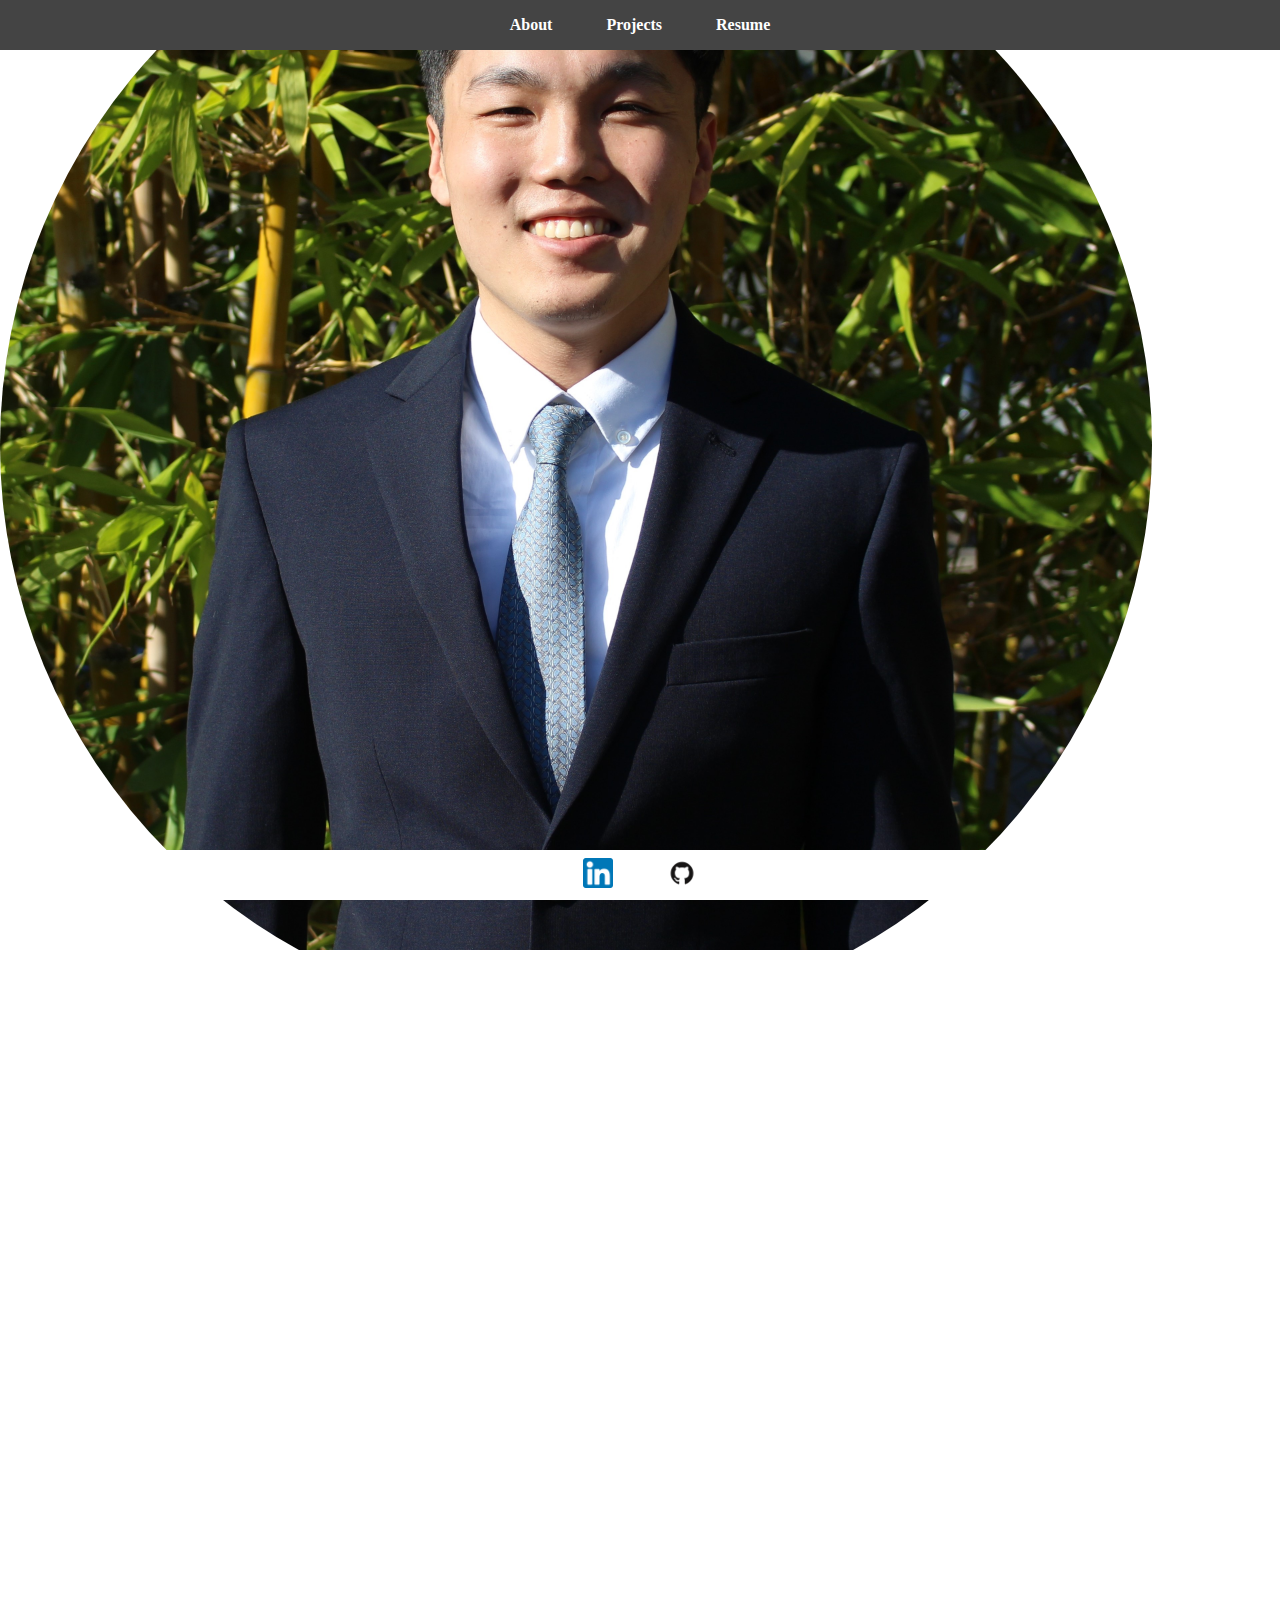
==== index.html @ c4458b21 "Update" ====
<!doctype html>
<html lang="en">

<!--
WRITTEN BY: Kei Asakawa
EMAIL: kasakawa@uci.edu
-->

<head>
  <meta charset="UTF-8">
  <meta name="author" content="Kei Asakawa">
  <meta name="description" content="Personal Website">
  <meta name="viewport" content="width=device-width, initial-scale=1.0">
  <!-- you would link to an external stylesheet here! -->
  <!-- you would also link to Bootstrap here! -->
  <link rel="stylesheet" href="https://stackpath.bootstrapcdn.com/bootstrap/4.1.3/css/bootstrap.min.css"
    integrity="sha384-MCw98/SFnGE8fJT3GXwEOngsV7Zt27NXFoaoApmYm81iuXoPkFOJwJ8ERdknLPMO" crossorigin="anonymous">
  <link rel="stylesheet" href="css/index.css">
  <script src="index.js" defer></script>
  <script src="components/header.js" defer></script>
  <script src="components/footer.js" defer></script>
  <title>Kei Asakawa's Portfolio</title>
</head>

<body>
  <header-component></header-component>
  <div class="container custom-container">
    <div class="row custom-row">
      <div class="col-md-5 profilepic">
        <img src="images/keiasakawa.jpg" alt="keiasakawa">
      </div>

      <div class="col-md-5 personaldescription">
        <h1>Hi! I'm Kei Asakawa.</h1>
        <br>
        <p>I'm a 4th year computer science major attending the University of California, Irvine.</p>
      </div>
    </div>
  </div>
    <div class="container reveal">
      <h2>Caption</h2>
      <div class="text-container">
        <div class="text-box">
          <h3>Section Text</h3>
          <p>
            Lorem ipsum dolor sit amet consectetur adipisicing elit. Tempore
            eius molestiae perferendis eos provident vitae iste.
          </p>
        </div>
        <div class="text-box">
          <h3>Section Text</h3>
          <p>
            Lorem ipsum dolor sit amet consectetur adipisicing elit. Tempore
            eius molestiae perferendis eos provident vitae iste.
          </p>
        </div>
        <div class="text-box">
          <h3>Section Text</h3>
          <p>
            Lorem ipsum dolor sit amet consectetur adipisicing elit. Tempore
            eius molestiae perferendis eos provident vitae iste.
          </p>
        </div>
      </div>
    </div>
  <footer-component></footer-component>
</body>

</html>
---- css/index.css ----
* {
    margin: 0;
    padding: 0;
}

body {
    margin: 0px;
    text-align: center;
    font-family: 'Merriweather', serif;
}

.custom-container {
    position: relative;
    height: 100vh;
    display:flex;
    align-items: center;
    overflow:hidden;
}

.profilepic {
    margin-right: 10%;
}

.profilepic img{
    height: 100%;
    width: 100%;
    border-radius: 50%;
    float: right;
}

.personaldescription {
    margin: auto;
    text-align: left;
}

.personaldescription h1{
    font-size: 3em;
}

.personaldescription p{
    font-size: 2em;
}

.text-container .text-box{
    position: relative;
    background: #00c2cb;
  }

@media screen and (max-width: 991px) {
    .profilepic {
        margin-bottom: 10%;
        padding-top:10%;
    }
}

.reveal{
    position: relative;
    height: 100vh;
    transform: translateY(150px);
    opacity: 0;
    transition: 1s all ease;
  }

  .reveal.active{
    transform: translateY(0);
    opacity: 1;
  }
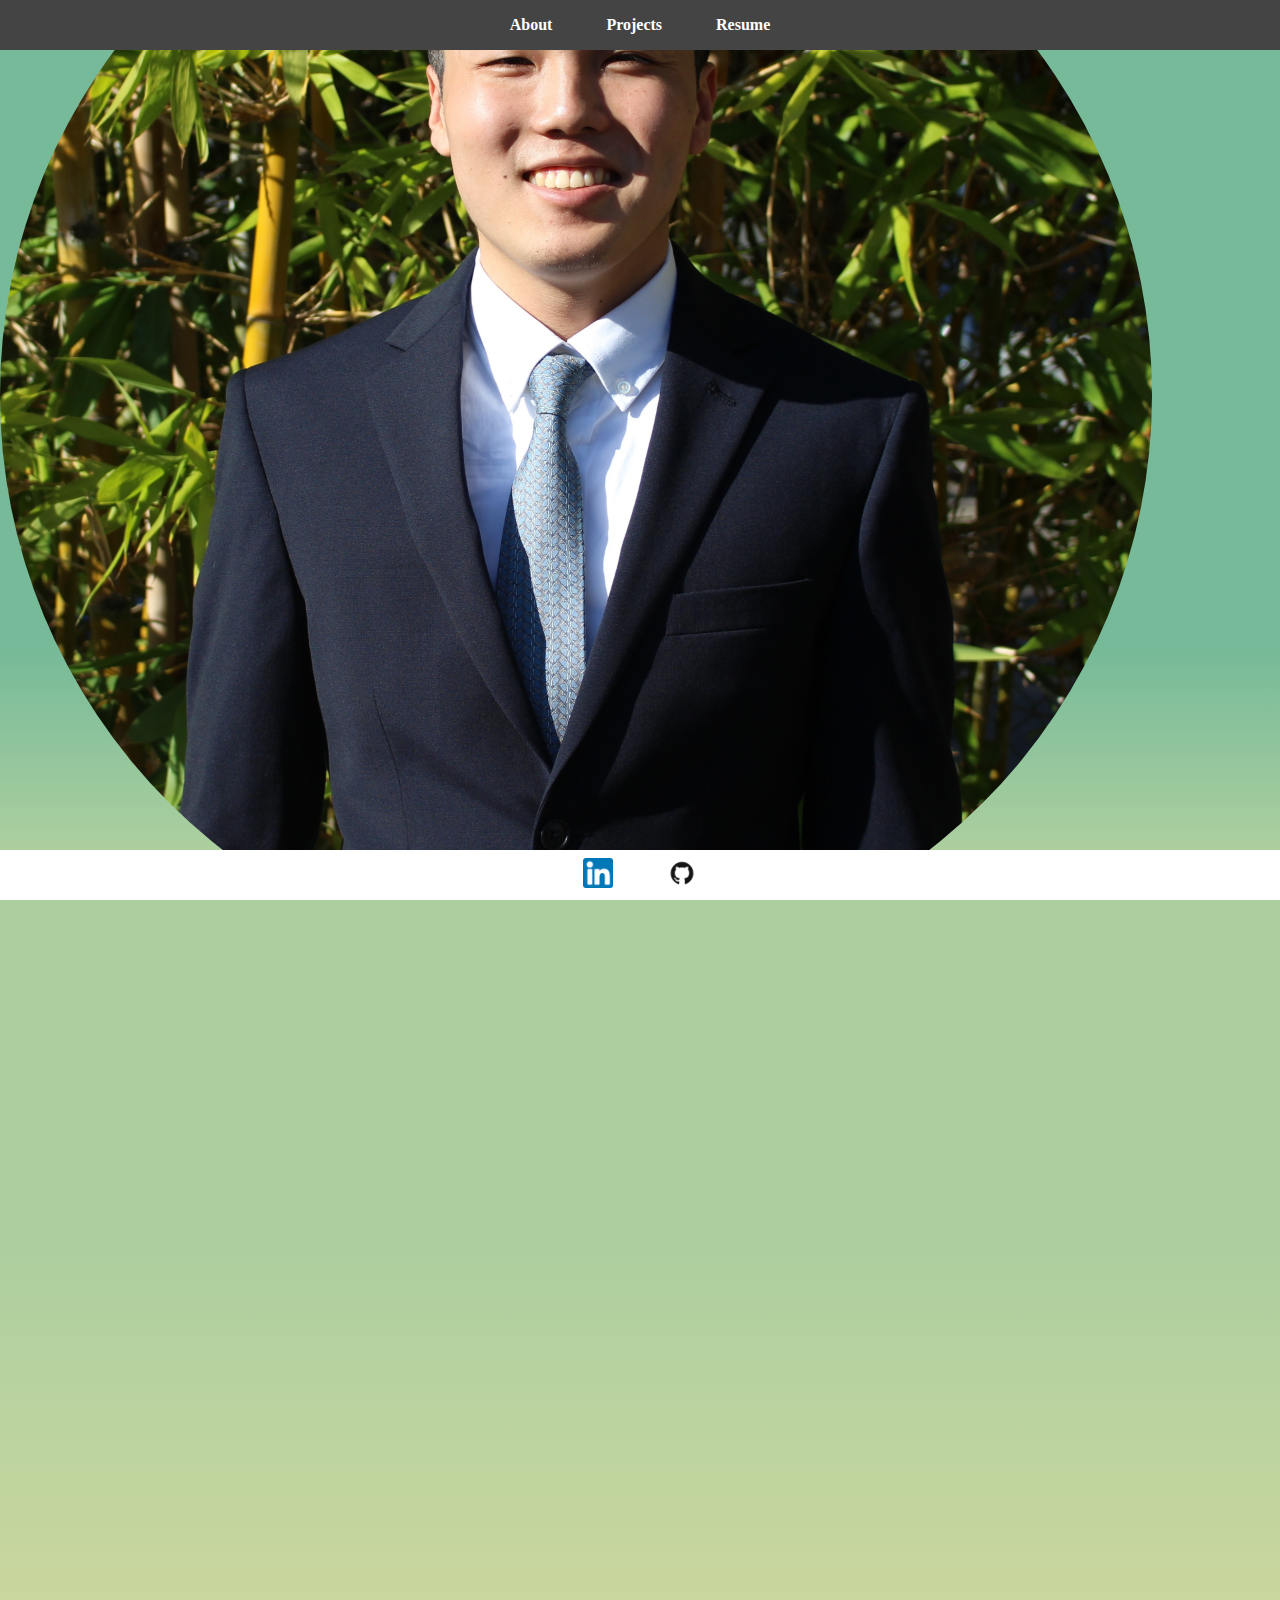
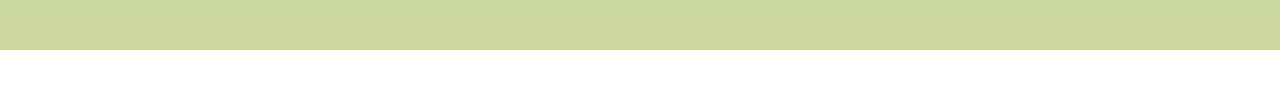
==== commit 4fe15b7e: "Updates" ====
--- a/index.html
+++ b/index.html
@@ -24,45 +24,28 @@
 
 <body>
   <header-component></header-component>
-  <div class="container custom-container">
-    <div class="row custom-row">
-      <div class="col-md-5 profilepic">
-        <img src="images/keiasakawa.jpg" alt="keiasakawa">
-      </div>
+  <div class="about-me">
+    <div class="container content-container">
+      <div class="row custom-row">
+        <div class="col-md-5 profilepic">
+          <img src="images/keiasakawa.jpg" alt="keiasakawa">
+        </div>
 
-      <div class="col-md-5 personaldescription">
-        <h1>Hi! I'm Kei Asakawa.</h1>
-        <br>
-        <p>I'm a 4th year computer science major attending the University of California, Irvine.</p>
+        <div class="col-md-5 personaldescription">
+          <h1>Hi! I'm Kei Asakawa.</h1>
+          <br>
+          <p>I'm a 4th year computer science major attending the University of California, Irvine.</p>
+        </div>
       </div>
     </div>
   </div>
+  <div class="projects">
     <div class="container reveal">
-      <h2>Caption</h2>
-      <div class="text-container">
-        <div class="text-box">
-          <h3>Section Text</h3>
-          <p>
-            Lorem ipsum dolor sit amet consectetur adipisicing elit. Tempore
-            eius molestiae perferendis eos provident vitae iste.
-          </p>
-        </div>
-        <div class="text-box">
-          <h3>Section Text</h3>
-          <p>
-            Lorem ipsum dolor sit amet consectetur adipisicing elit. Tempore
-            eius molestiae perferendis eos provident vitae iste.
-          </p>
-        </div>
-        <div class="text-box">
-          <h3>Section Text</h3>
-          <p>
-            Lorem ipsum dolor sit amet consectetur adipisicing elit. Tempore
-            eius molestiae perferendis eos provident vitae iste.
-          </p>
-        </div>
+      <div class="title">
+        <h1>Projects</h1>
       </div>
     </div>
+  </div>
   <footer-component></footer-component>
 </body>
 
--- a/css/index.css
+++ b/css/index.css
@@ -9,12 +9,25 @@
     font-family: 'Merriweather', serif;
 }
 
-.custom-container {
+.about-me {
+    height: calc(100vh - 100px);
+    width: 100%;
+    margin: 0;
+    background-image: linear-gradient(to bottom, #76BA99 75%, #ADCF9F);
+}
+
+.content-container {
     position: relative;
-    height: 100vh;
+    height: 100%;
     display:flex;
     align-items: center;
     overflow:hidden;
+    color: #FFDCAE;
+    font-family: 'Montserrat', sans-serif;
+}
+
+.content-container h1{
+    font-weight: bold;
 }
 
 .profilepic {
@@ -41,11 +54,6 @@
     font-size: 2em;
 }
 
-.text-container .text-box{
-    position: relative;
-    background: #00c2cb;
-  }
-
 @media screen and (max-width: 991px) {
     .profilepic {
         margin-bottom: 10%;
@@ -53,15 +61,28 @@
     }
 }
 
+.projects {
+    position: relative;
+    height: calc(100vh - 100px);
+    width: 100%;
+    background-color: #ADCF9F;
+    background-image: linear-gradient(to bottom,#ADCF9F 50%, #CED89E);
+}
 .reveal{
     position: relative;
-    height: 100vh;
-    transform: translateY(150px);
+    transform: translateY(100px);
     opacity: 0;
     transition: 1s all ease;
+    overflow:hidden;
+    align-items: center;
+    padding-top: 5%;
   }
 
   .reveal.active{
     transform: translateY(0);
     opacity: 1;
-  }+  }
+
+.title {
+
+}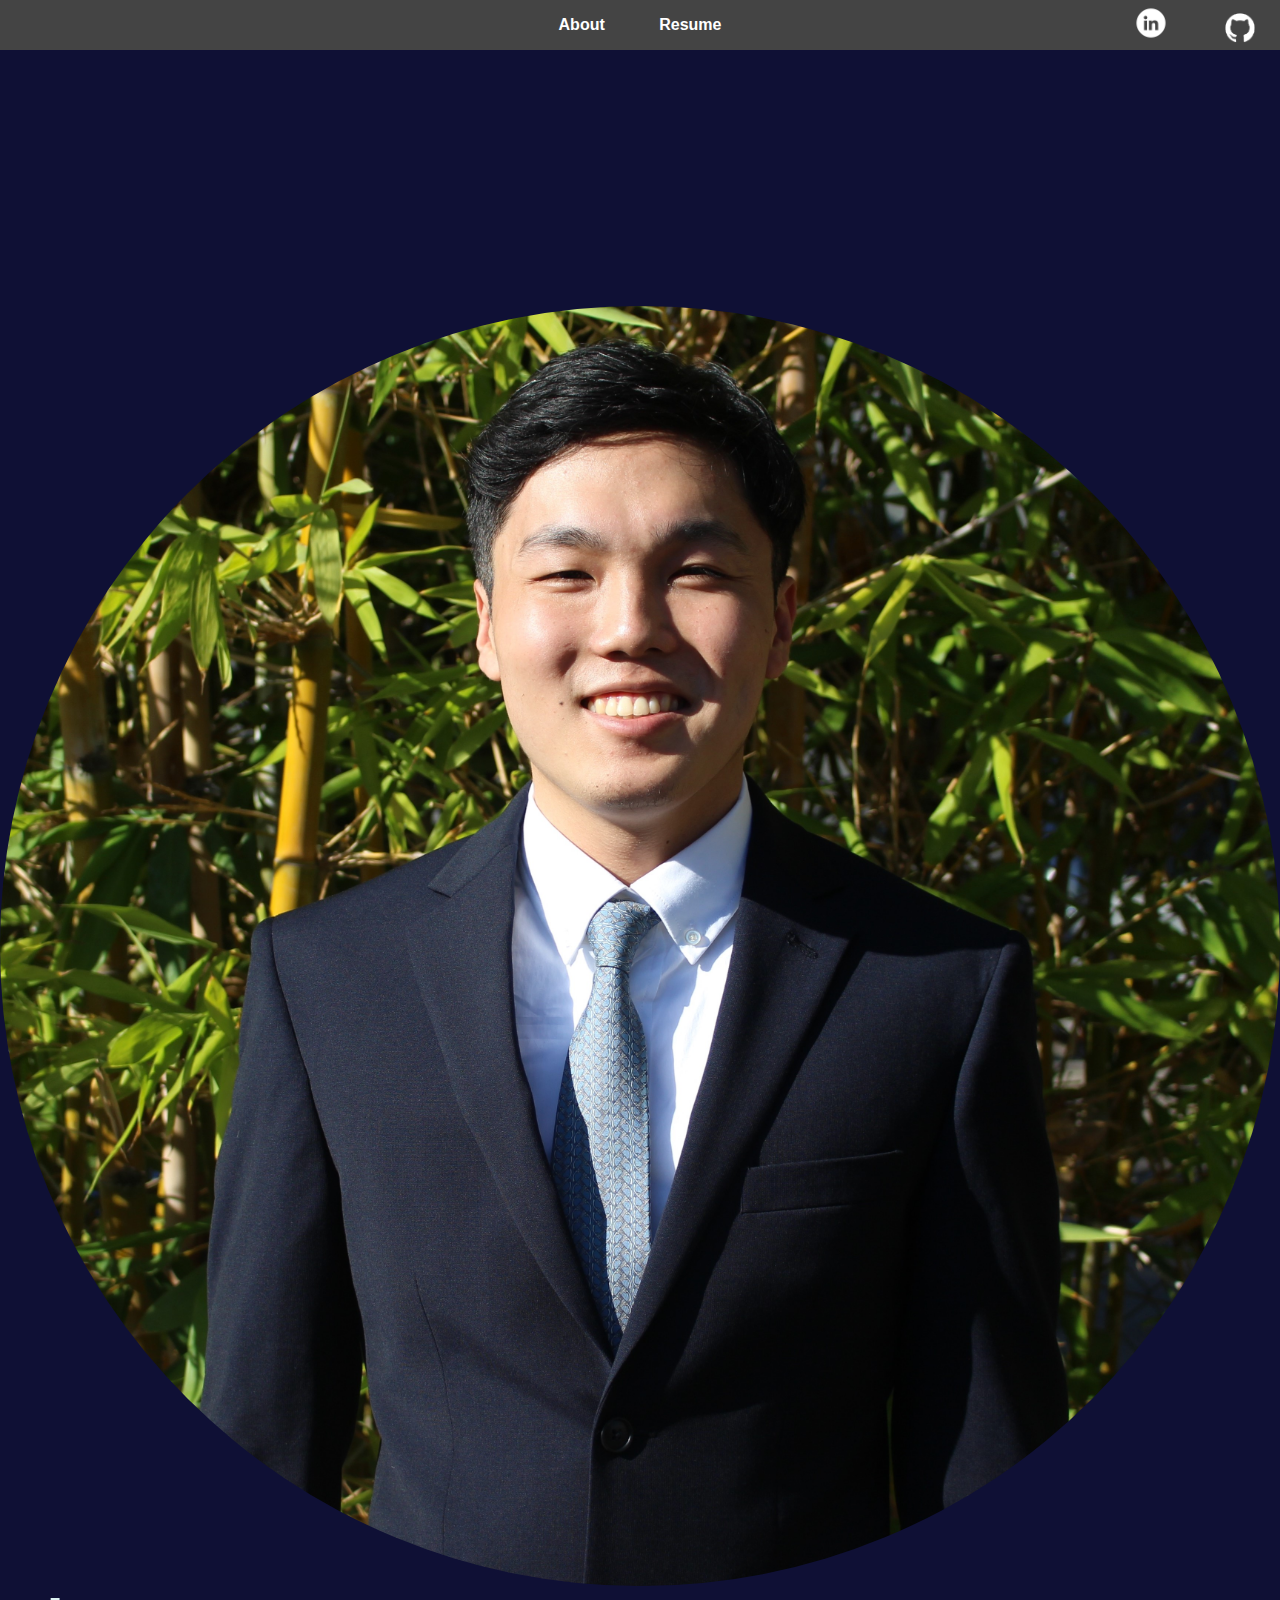
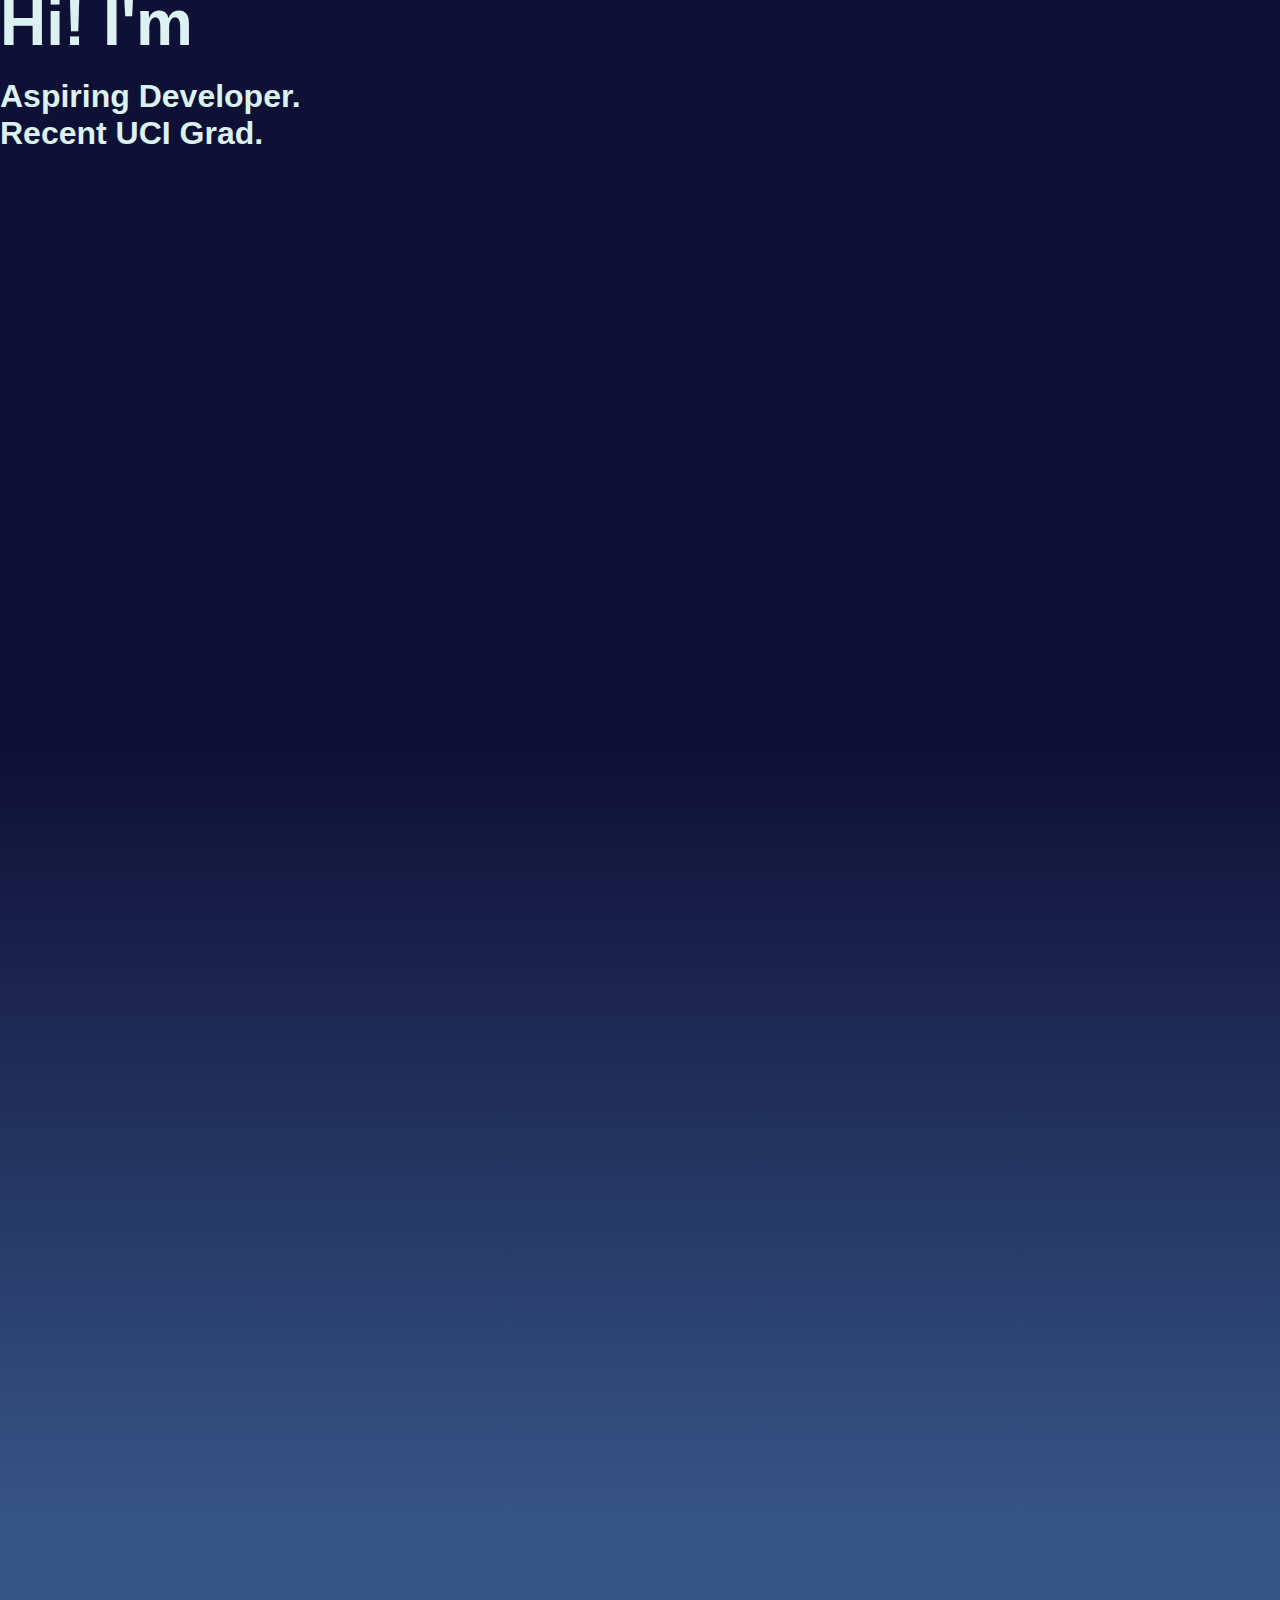
==== commit ed2de621: "Finished Personal Website" ====
--- a/index.html
+++ b/index.html
@@ -15,38 +15,175 @@
   <!-- you would also link to Bootstrap here! -->
   <link rel="stylesheet" href="https://stackpath.bootstrapcdn.com/bootstrap/4.1.3/css/bootstrap.min.css"
     integrity="sha384-MCw98/SFnGE8fJT3GXwEOngsV7Zt27NXFoaoApmYm81iuXoPkFOJwJ8ERdknLPMO" crossorigin="anonymous">
-  <link rel="stylesheet" href="css/index.css">
-  <script src="index.js" defer></script>
   <script src="components/header.js" defer></script>
   <script src="components/footer.js" defer></script>
+  <script type="text/javascript" src="http://ajax.googleapis.com/ajax/libs/jquery/1.7.1/jquery.min.js"></script>
+  <script src="index.js" defer></script>
+  <link rel="stylesheet" href="css/index.css">
+  <script>
+    $(window).on("resize", function () {
+      $(".youtube").css("height", $(".youtube").width() / 2 );
+      $(".youtube2").css("height", $(".youtube2").width() / 2 );
+      $(".about-me").css("height", $(".custom-row").height() + $("body").height() * .25)
+    
+  })
+    ;
+
+    $(function () {
+    $(".youtube").css("height", $(".youtube").width() / 2 );
+    $(".youtube2").css("height", $(".youtube2").width() / 2 );
+    $(".movie-footer").css("margin-top", ($(".project-title").height() + $(".project-explain").height() + $(".project-footer").height()) * .1)
+    $(".about-me").css("height", $(".custom-row").height() + $("body").height() * .25)
+
+    const heading = document.querySelector(".name");
+    const text = "Hi! I'm Kei Asakawa."
+
+    function textTyping(element, text, i=0){
+      element.innerHTML += text[i]
+      if (i === text.length - 1) {
+        return;
+      }
+
+      setTimeout(() => textTyping(element, text, i + 1), 100)
+    }
+
+    textTyping(heading, text)
+    });
+
+
+    
+
+  </script>
   <title>Kei Asakawa's Portfolio</title>
 </head>
 
 <body>
   <header-component></header-component>
-  <div class="about-me">
-    <div class="container content-container">
-      <div class="row custom-row">
-        <div class="col-md-5 profilepic">
-          <img src="images/keiasakawa.jpg" alt="keiasakawa">
+  <div class="container middle">
+    <div class="about-me">
+      <div class="container content-container">
+        <div class="row custom-row">
+          <div class="col-md-5 profilepic align-self-center">
+            <img src="images/keiasakawa.jpg" alt="keiasakawa">
+          </div>
+
+          <div class="col-md-5 personaldescription">
+            <h1 class="name"></h1>
+            <br>
+            <p>Aspiring Developer.</p>
+            <p>Recent UCI Grad.</p>
+          </div>
         </div>
+      </div>
+    </div>
+    <div class="projects">
+      <div class="container reveal">
+        <div class="title">
+          <h1>Projects</h1>
+        </div>
+        <div class="container project">
+          <div class="row justify-content-center project-title">
+            <div class="col-md-6">
+              <h2>Movie Database Web Application</h2>
+            </div>
+          </div>
+          <div class="row justify-content-center project-explain">
+            <div class="col-md-7">
+            <p>
+            Customers can login to their accounts, which utilizes Google's reCAPTCHA service, in order to access information on a wide variety of movies that the user can add to cart to checkout. Movie information such as title, year, director, and stars are included with a price being associated with each movie.
+            </p>
+            <p>
+            Utilized: Java, AWS EC2, HTML, Javascript, MySQL, Android Development, Apache Tomcat
+            </p>
+            </div>
+          </div>
+          <div class="row justify-content-center align-items-end project-footer movie-footer">
+            <div class="col justify-content-center">
+              <div class="flex">
+                <p>Frontend</p>
+                <a class="first" href="https://github.com/keiasakawa/health-plus-frontend"><img height="30px" src="images/black.png"></a> 
+                <p>Backend</p>
+                <a href="https://github.com/maannddyy/health-plus-backend"><img height="30px"  src="images/black.png"></a>
+              </div>
+            </div>
+          </div>
+          <div class="row">
+            <div class="col-md-6">
+              <h3>Web Demo</h3>
+            <iframe class="youtube" width="100%" src="https://www.youtube.com/embed/NBH9CWpZkh0?si=Uyr73KP4Jf1oCgga" title="YouTube video player" frameborder="0" allow="accelerometer; autoplay; clipboard-write; encrypted-media; gyroscope; picture-in-picture; web-share" allowfullscreen></iframe>
+            </div>
+            <div class="col-md-6">
+              <h3>Web + App Demo</h3>
+              <iframe class="youtube" width="100%" src="https://www.youtube.com/embed/4_Pv6ZldYn0?si=pj1Vqn3xskiT_nXd" title="YouTube video player" frameborder="0" allow="accelerometer; autoplay; clipboard-write; encrypted-media; gyroscope; picture-in-picture; web-share" allowfullscreen></iframe>
+            </div>
+          </div>
+        </div>
+        <div class="container project">
+          <div class="row">
+            <div class="col-md-4">
+              <div class="container h-100">
+                <div class="row justify-content-center project-explain">
+                  <div class="col">
+                    <h2>Weight Loss App</h2>
+                      <p>
+                        Customers can login/create their accounts and access recipes/meals that were webscraped from <a color="black" href=https://www.allrecipes.com>allrecipes.com</a>. Recipes can be searched up or are recommended based on information provided by the HealthKitAPI. 
+                      </p>
+                      <p>
+                        Utilized: Typescript, HTML, CSS, Ionic, React. Javascript, Python
+                      </p>
+                  </div>
+                </div>
+                <div class="row justify-content-center align-items-center project-footer">
+                  <div class="col">
+                    <div class="flex">
+                        <p class="github-text">Frontend</p>
+                        <a class="first" href="https://github.com/keiasakawa/health-plus-frontend"><img height="30px" src="images/black.png"></a> 
+                      <p>Backend</p>
+                      <a href="https://github.com/maannddyy/health-plus-backend"><img height="30px"  src="images/black.png"></a>
+                    </div>
+                  </div>
+                </div>
+              </div>
+            </div>
+            <div class="col-md-8 align-self-center">
+              <iframe class="youtube2" width="100%" src="https://www.youtube.com/embed/SGI16AM6jjY?si=HeydqhWvdLHAJkJe" title="YouTube video player" frameborder="0" allow="accelerometer; autoplay; clipboard-write; encrypted-media; gyroscope; picture-in-picture; web-share" allowfullscreen></iframe>
+            </div>
 
-        <div class="col-md-5 personaldescription">
-          <h1>Hi! I'm Kei Asakawa.</h1>
-          <br>
-          <p>I'm a 4th year computer science major attending the University of California, Irvine.</p>
+          </div>
+        </div>
+        <div class="container project">
+          <div class="row">
+            <div class="col-md-8 align-self-center">
+            <img class="youtube3" width="100%" src="images/rmj.jpg"></img>
+            </div>
+            <div class="col-md-4">
+              <div class="container h-100">
+                <div class="row justify-content-center project-explain">
+                  <h2>RateMyJungler &#40Work in Progress&#41</h2>
+                  <p>
+                    A review site, which allows anyone to assign ratings to League of Legends players. Using the Riot API, players can be searched up by username and information such as level, rank, and win/loss record are displayed.
+                    </p>
+                    <p>
+                      Utilized: Javascript, HTML, CSS, MongoDB, Docker, React, RiotAPI
+                    </p>
+                </div>
+                <div class="row justify-content-center project-footer">
+                  <div class="col">
+                    <div class="flex">
+                        <p>Frontend</p>
+                        <a class="first" href="https://github.com/keiasakawa/RateMyJungler"><img height="30px" src="images/black.png"></a> 
+                      <p>Backend</p>
+                      <a href="https://github.com/keiasakawa/RateMyJunglerBackend"><img height="30px"  src="images/black.png"></a>
+                    </div>
+                  </div>
+                </div>
+              </div>
+            </div>
+          </div>
         </div>
       </div>
     </div>
   </div>
-  <div class="projects">
-    <div class="container reveal">
-      <div class="title">
-        <h1>Projects</h1>
-      </div>
-    </div>
-  </div>
-  <footer-component></footer-component>
 </body>
 
 </html>--- a/css/index.css
+++ b/css/index.css
@@ -6,23 +6,22 @@
 body {
     margin: 0px;
     text-align: center;
-    font-family: 'Merriweather', serif;
+    font-family: 'Montserrat', sans-serif;
+    font-weight: 700;
 }
 
 .about-me {
-    height: calc(100vh - 100px);
     width: 100%;
-    margin: 0;
-    background-image: linear-gradient(to bottom, #76BA99 75%, #ADCF9F);
+    background-image: linear-gradient(to bottom, #0F1035 75%, #365486);
 }
 
 .content-container {
     position: relative;
-    height: 100%;
     display:flex;
     align-items: center;
+    justify-content: center;
     overflow:hidden;
-    color: #FFDCAE;
+    color: #DCF2F1;
     font-family: 'Montserrat', sans-serif;
 }
 
@@ -30,14 +29,49 @@
     font-weight: bold;
 }
 
+.custom-row {
+    margin-top: 20%;
+}
+
+.first {
+    margin-right: 5%;
+}
+
+.flex {
+    display: flex;
+    align-items:center;
+    justify-content: center;
+}
+
+.flex p{
+    margin: auto 2%;
+}
+
+
+.middle {
+    height: 100%;
+    max-width: 100%;
+    padding: 0;
+}
+
+h1, h2, h3, p {
+    font-weight: 700;
+    color: #DCF2F1
+}
+
+h2 {
+    font-size: 2.5rem;
+}
+
 .profilepic {
-    margin-right: 10%;
+    justify-content: center;
 }
 
 .profilepic img{
-    height: 100%;
     width: 100%;
     border-radius: 50%;
+    align-self: center;
+    margin:auto;
     float: right;
 }
 
@@ -47,7 +81,7 @@
 }
 
 .personaldescription h1{
-    font-size: 3em;
+    font-size: 4em;
 }
 
 .personaldescription p{
@@ -57,17 +91,29 @@
 @media screen and (max-width: 991px) {
     .profilepic {
         margin-bottom: 10%;
-        padding-top:10%;
+        margin-right: 0%;
     }
+
+}
+
+.project-footer{
+    margin-top: 10%;
 }
 
 .projects {
     position: relative;
-    height: calc(100vh - 100px);
     width: 100%;
-    background-color: #ADCF9F;
-    background-image: linear-gradient(to bottom,#ADCF9F 50%, #CED89E);
+    background-color: #365486;
 }
+
+.project {
+    margin-bottom: 100px;
+}
+
+.movie-footer {
+    margin-bottom: 5%;
+}
+
 .reveal{
     position: relative;
     transform: translateY(100px);
@@ -76,6 +122,7 @@
     overflow:hidden;
     align-items: center;
     padding-top: 5%;
+    max-width: 100%;
   }
 
   .reveal.active{
@@ -83,6 +130,6 @@
     opacity: 1;
   }
 
-.title {
-
-}+  .title {
+    margin-bottom: 3%;
+  }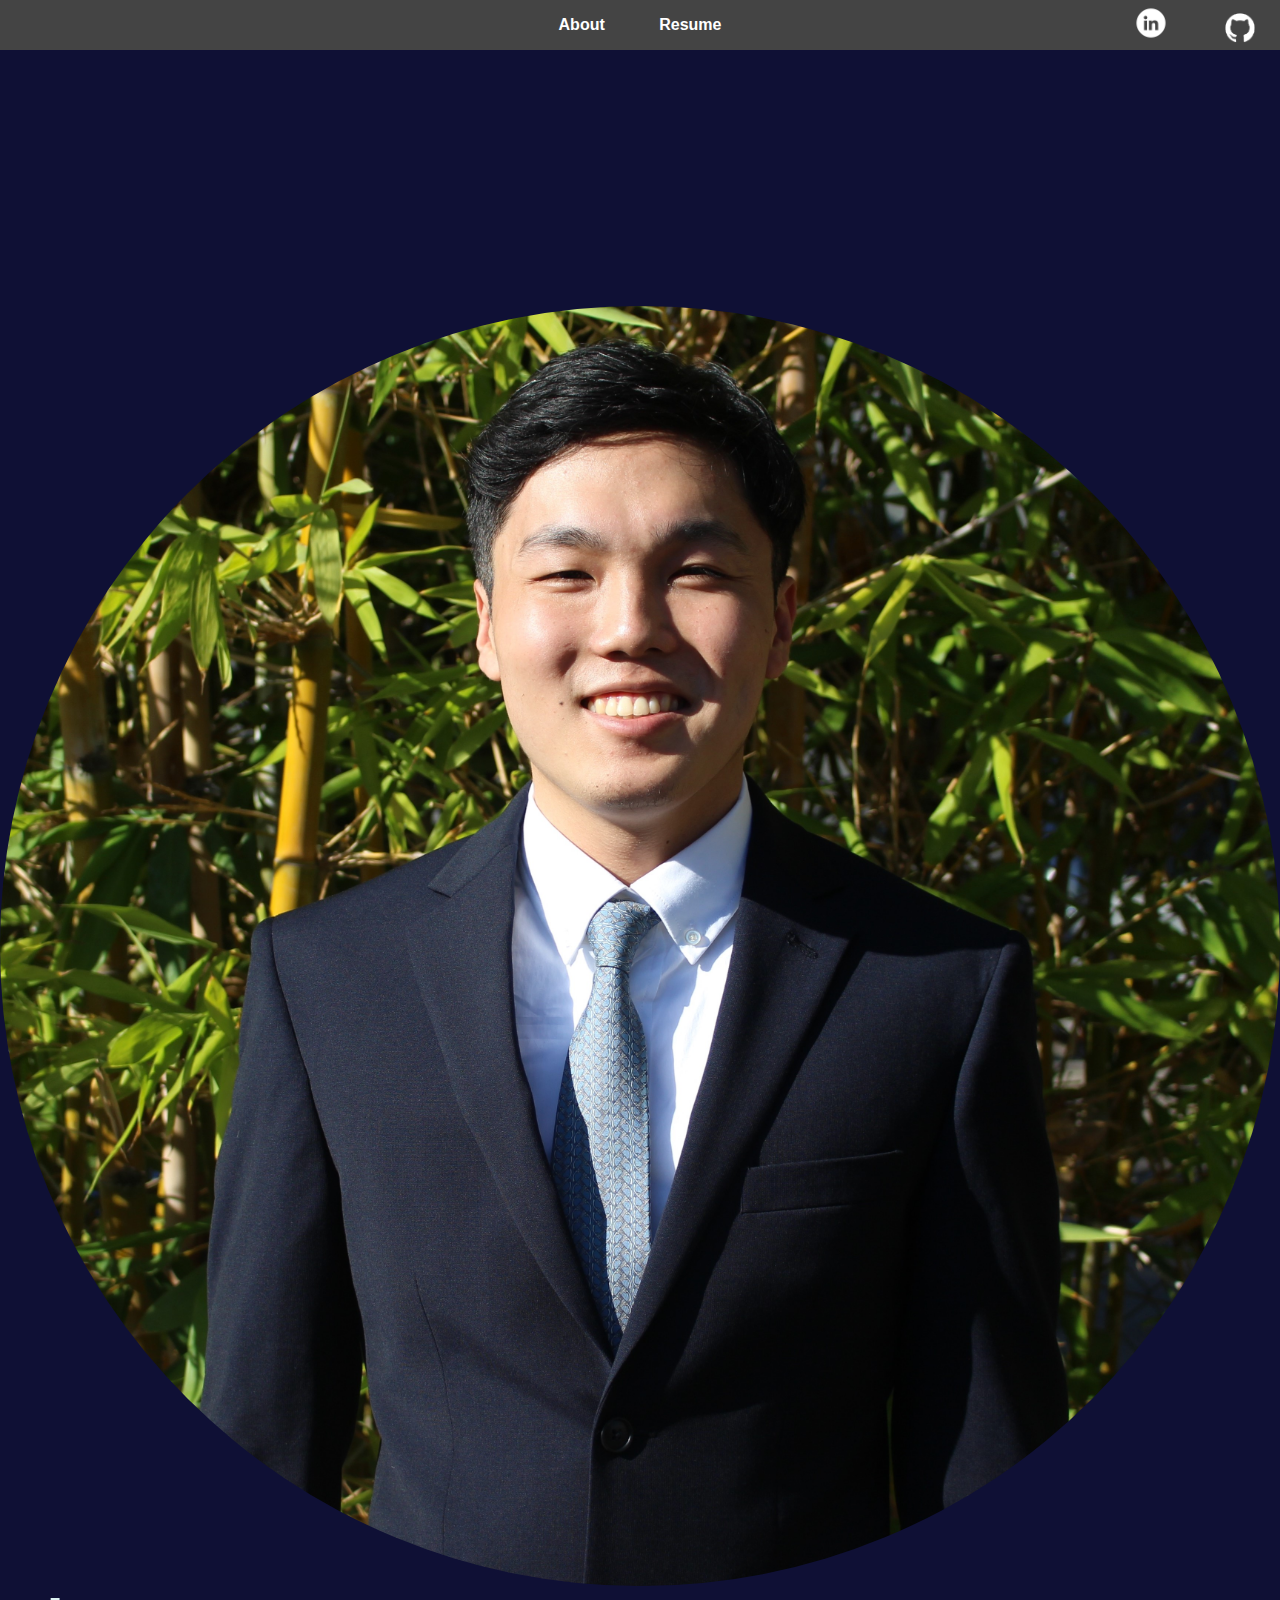
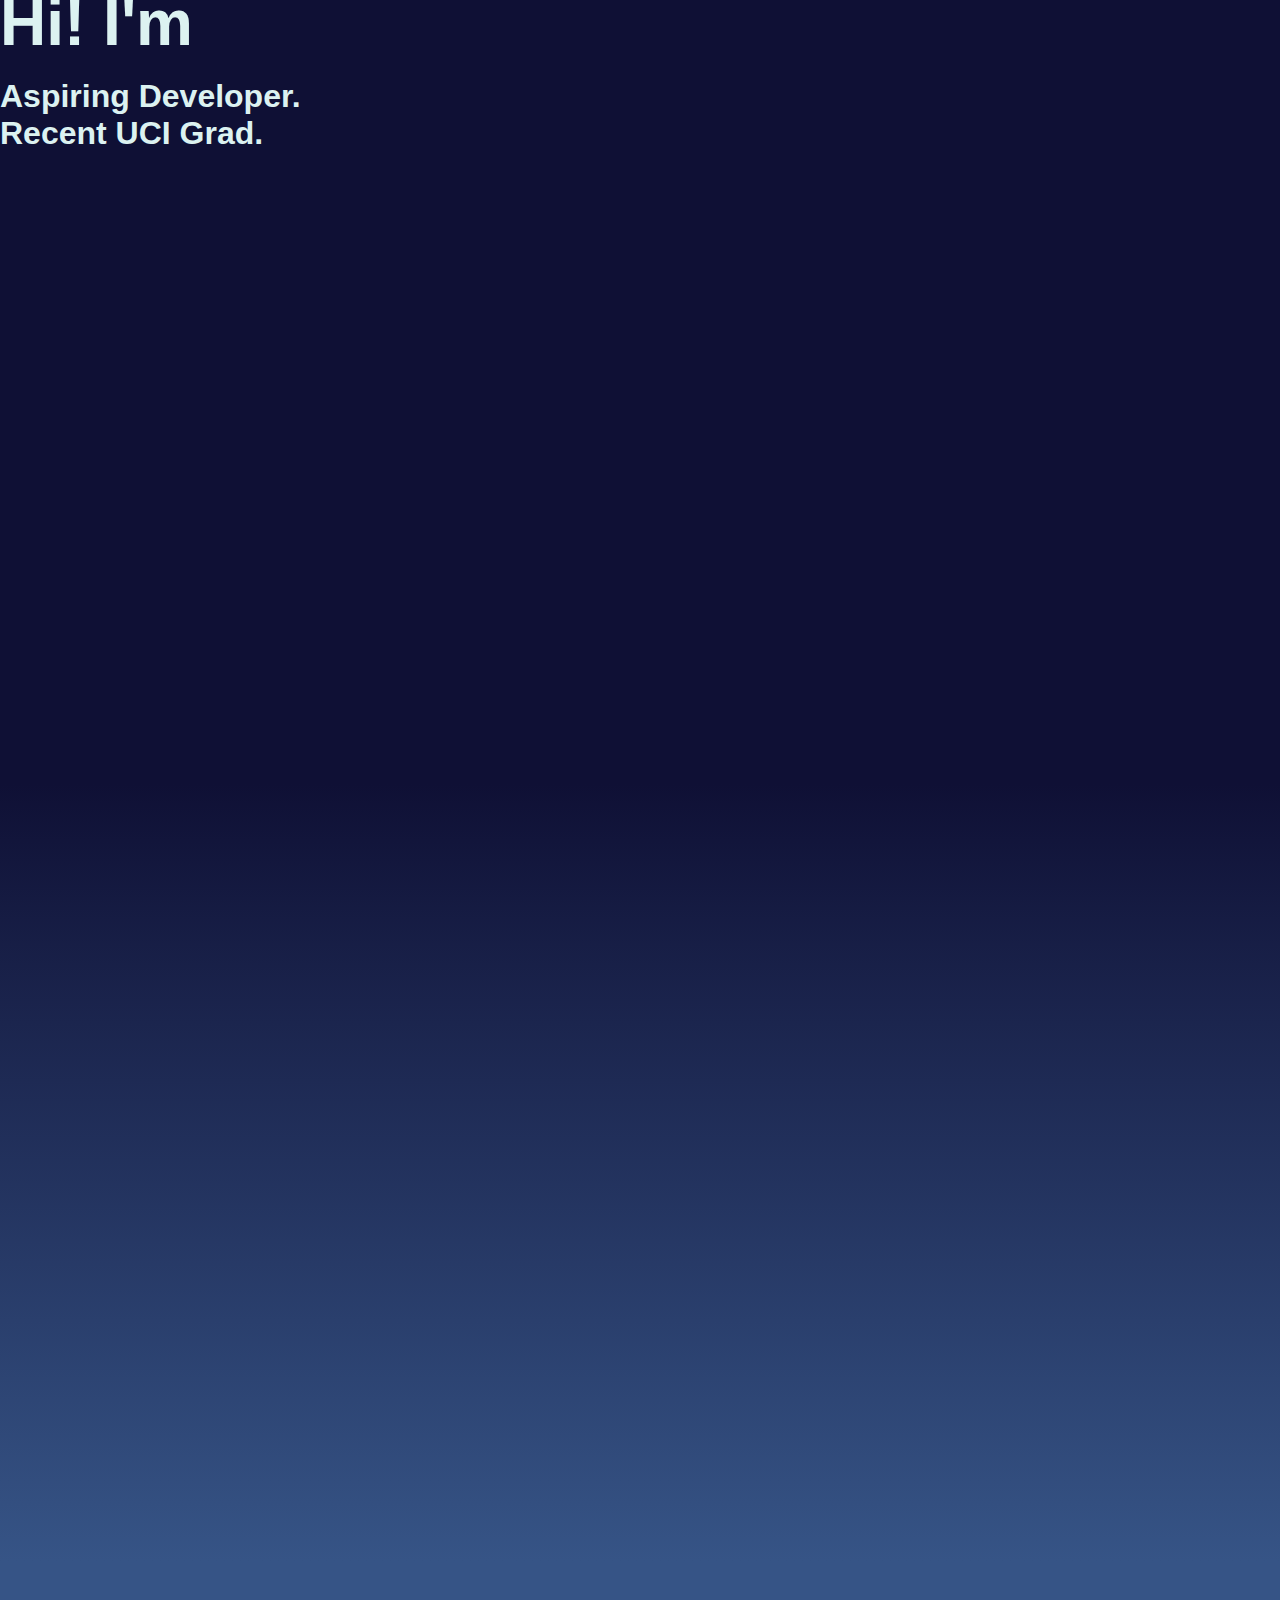
==== commit c4fddc5a: "fixes" ====
--- a/index.html
+++ b/index.html
@@ -29,7 +29,7 @@
   })
     ;
 
-    $(function () {
+    $(window).on("load", function () {
     $(".youtube").css("height", $(".youtube").width() / 2 );
     $(".youtube2").css("height", $(".youtube2").width() / 2 );
     $(".movie-footer").css("margin-top", ($(".project-title").height() + $(".project-explain").height() + $(".project-footer").height()) * .1)
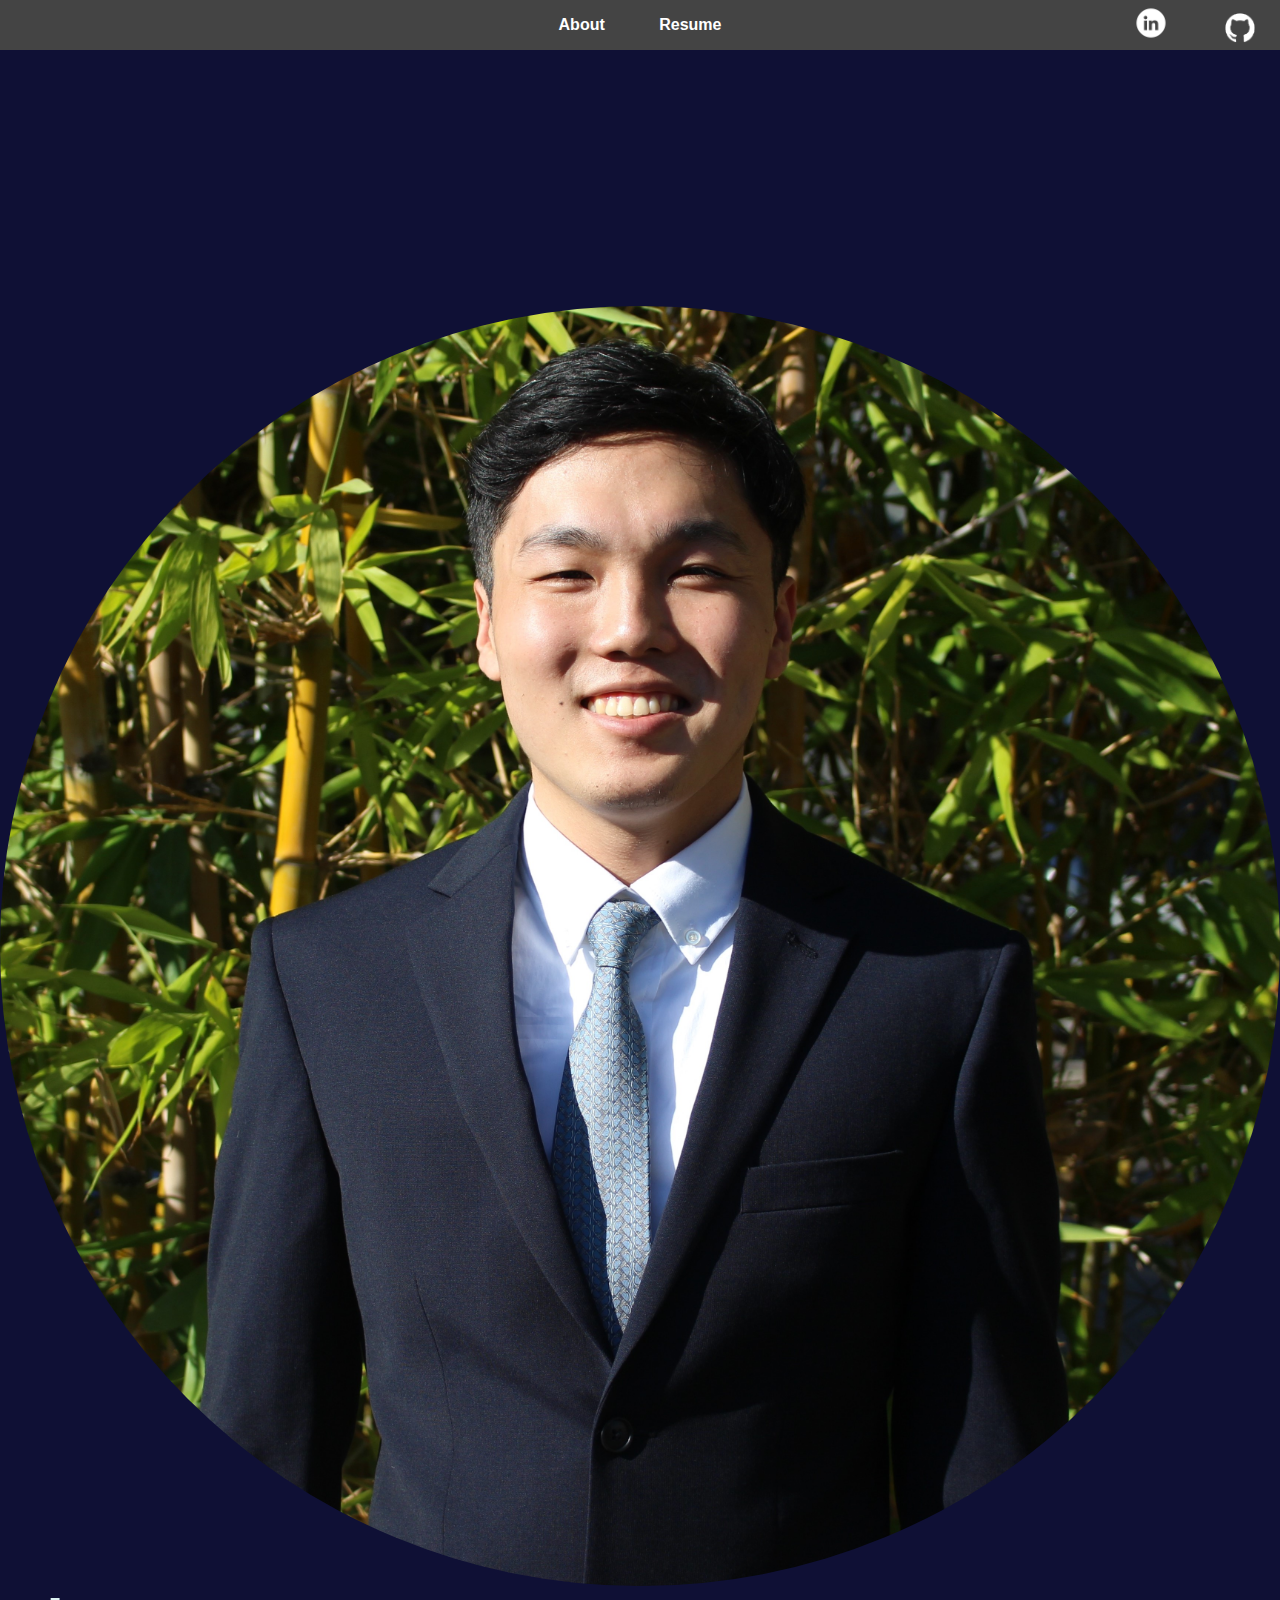
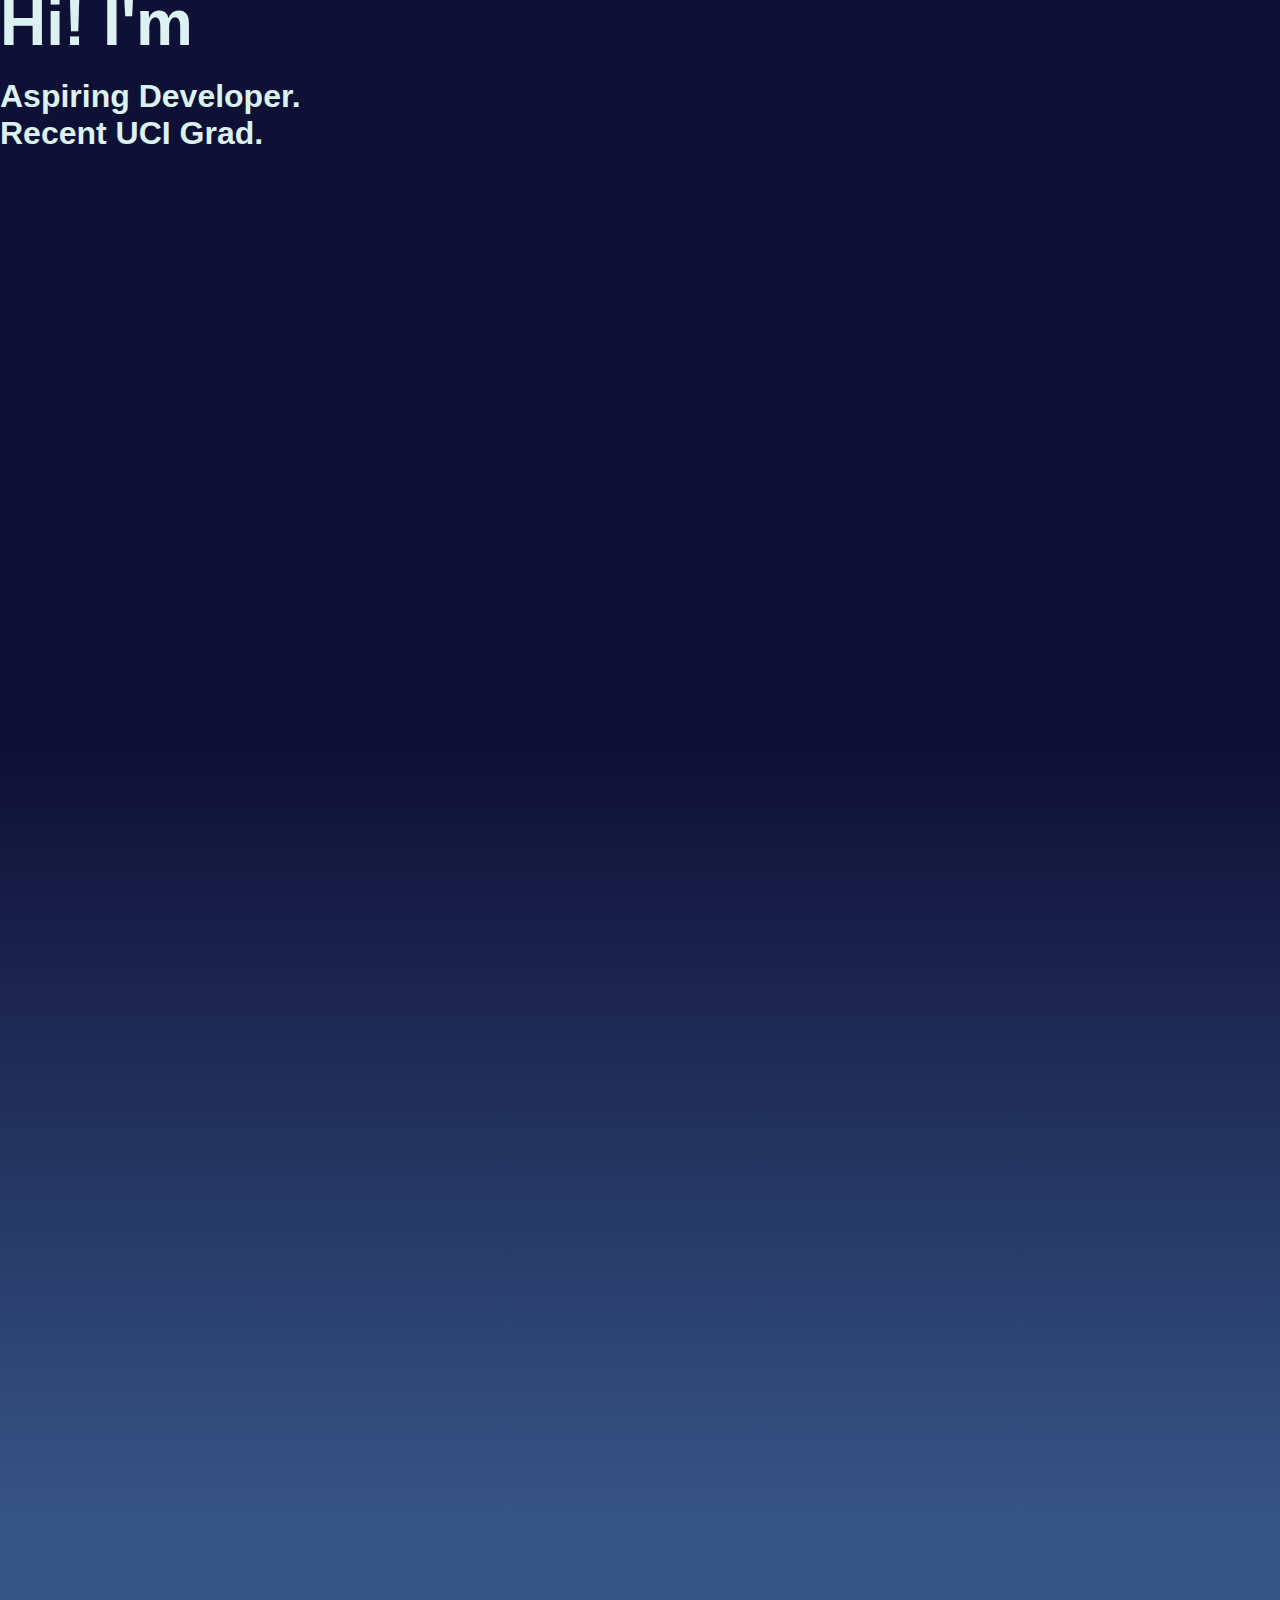
==== commit d01f6abe: "Got rid of load" ====
--- a/index.html
+++ b/index.html
@@ -17,7 +17,7 @@
     integrity="sha384-MCw98/SFnGE8fJT3GXwEOngsV7Zt27NXFoaoApmYm81iuXoPkFOJwJ8ERdknLPMO" crossorigin="anonymous">
   <script src="components/header.js" defer></script>
   <script src="components/footer.js" defer></script>
-  <script type="text/javascript" src="http://ajax.googleapis.com/ajax/libs/jquery/1.7.1/jquery.min.js"></script>
+  <script type="text/javascript" src="https://ajax.googleapis.com/ajax/libs/jquery/1.7.1/jquery.min.js"></script>
   <script src="index.js" defer></script>
   <link rel="stylesheet" href="css/index.css">
   <script>
@@ -29,7 +29,7 @@
   })
     ;
 
-    $(window).on("load", function () {
+    $(function () {
     $(".youtube").css("height", $(".youtube").width() / 2 );
     $(".youtube2").css("height", $(".youtube2").width() / 2 );
     $(".movie-footer").css("margin-top", ($(".project-title").height() + $(".project-explain").height() + $(".project-footer").height()) * .1)
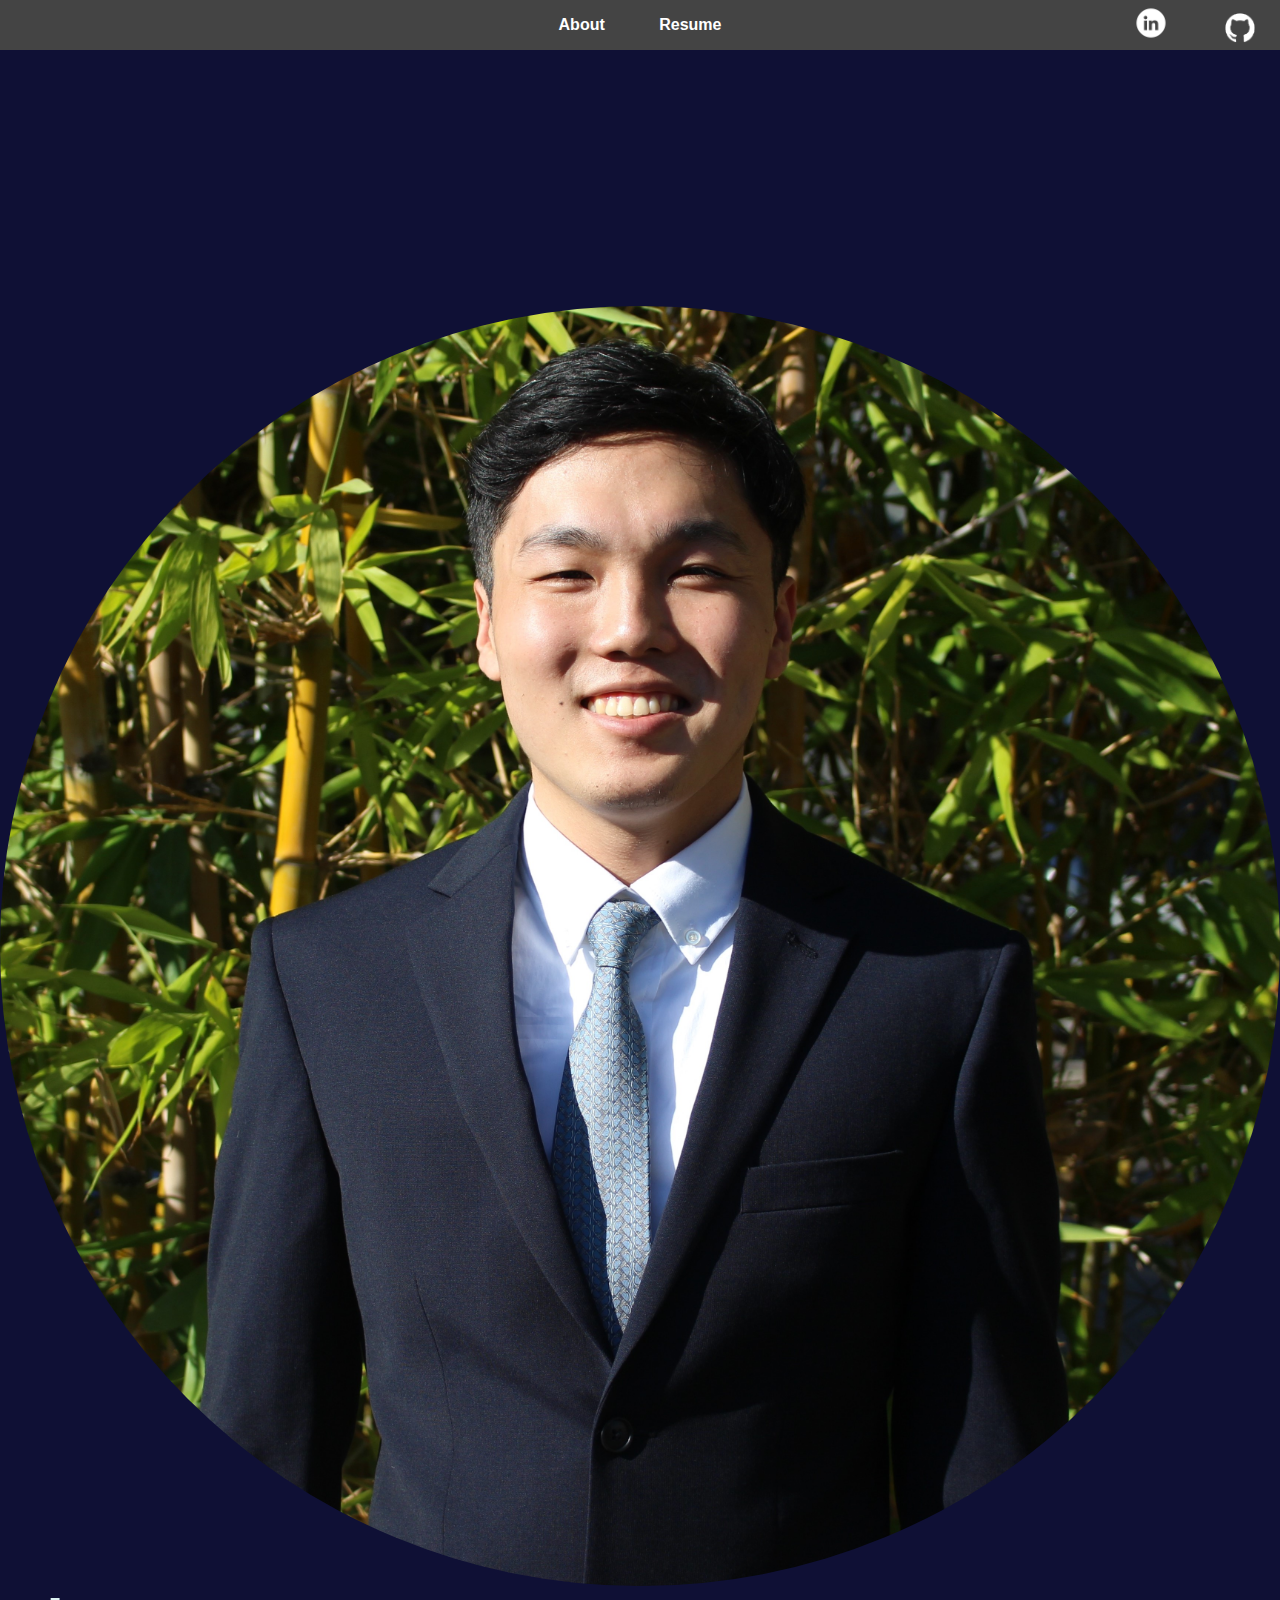
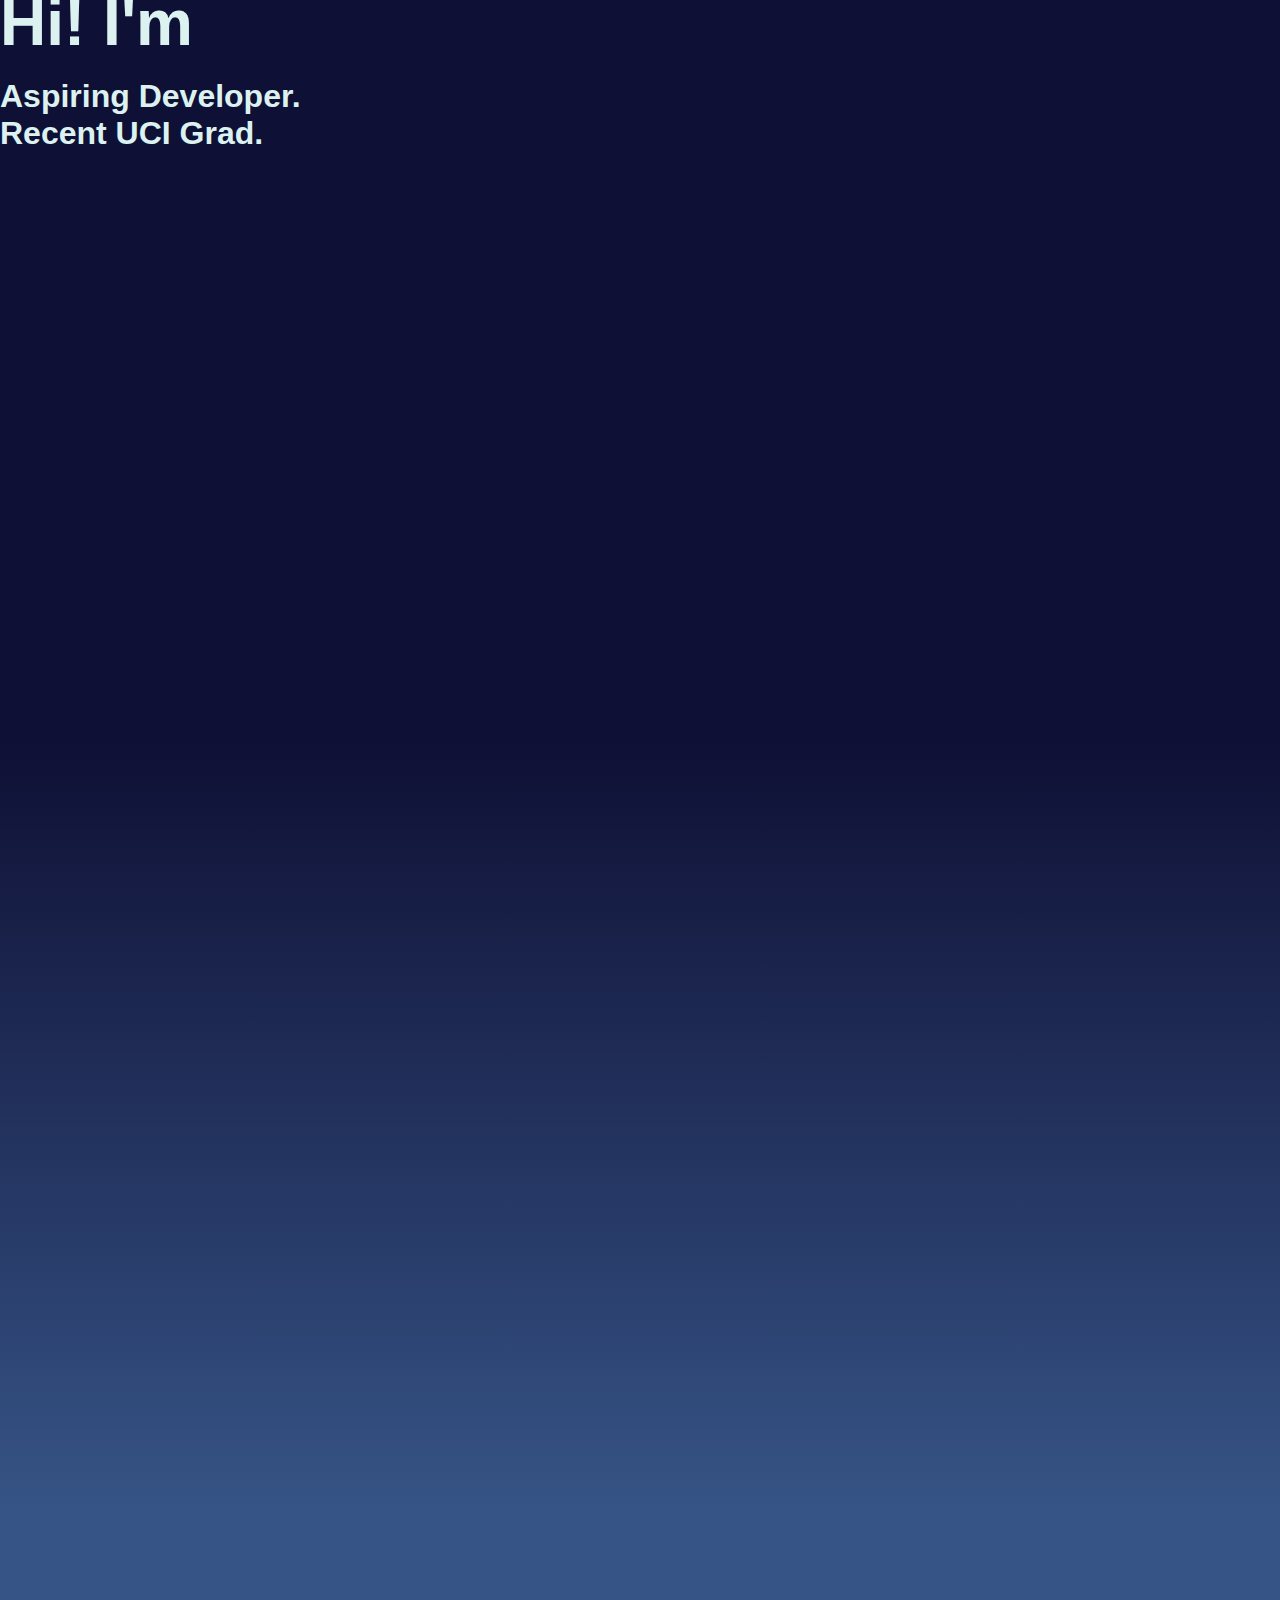
==== commit 4ff23a09: "Adjustments to alignment" ====
--- a/index.html
+++ b/index.html
@@ -83,7 +83,7 @@
         </div>
         <div class="container project">
           <div class="row justify-content-center project-title">
-            <div class="col-md-6">
+            <div class="col-md-7">
               <h2>Movie Database Web Application</h2>
             </div>
           </div>
@@ -98,12 +98,16 @@
             </div>
           </div>
           <div class="row justify-content-center align-items-end project-footer movie-footer">
-            <div class="col justify-content-center">
-              <div class="flex">
-                <p>Frontend</p>
-                <a class="first" href="https://github.com/keiasakawa/health-plus-frontend"><img height="30px" src="images/black.png"></a> 
-                <p>Backend</p>
-                <a href="https://github.com/maannddyy/health-plus-backend"><img height="30px"  src="images/black.png"></a>
+            <div class="col justify-content-center" width="100%">
+              <div class="flexbox">
+                <div class="flex">
+                  <p>Frontend</p>
+                  <a class="first" href="https://github.com/keiasakawa/health-plus-frontend"><img height="30px" src="images/black.png"></a> 
+                </div>
+                <div class="flex">
+                  <p>Backend</p>
+                  <a href="https://github.com/maannddyy/health-plus-backend"><img height="30px"  src="images/black.png"></a>
+                </div>
               </div>
             </div>
           </div>
@@ -122,7 +126,7 @@
           <div class="row">
             <div class="col-md-4">
               <div class="container h-100">
-                <div class="row justify-content-center project-explain">
+                <div class="row project-explain">
                   <div class="col">
                     <h2>Weight Loss App</h2>
                       <p>
@@ -158,7 +162,7 @@
             </div>
             <div class="col-md-4">
               <div class="container h-100">
-                <div class="row justify-content-center project-explain">
+                <div class="row project-explain">
                   <h2>RateMyJungler &#40Work in Progress&#41</h2>
                   <p>
                     A review site, which allows anyone to assign ratings to League of Legends players. Using the Riot API, players can be searched up by username and information such as level, rank, and win/loss record are displayed.
--- a/css/index.css
+++ b/css/index.css
@@ -5,7 +5,7 @@
 
 body {
     margin: 0px;
-    text-align: center;
+    /* text-align: center; */
     font-family: 'Montserrat', sans-serif;
     font-weight: 700;
 }
@@ -33,14 +33,18 @@
     margin-top: 20%;
 }
 
-.first {
-    margin-right: 5%;
-}
-
 .flex {
     display: flex;
     align-items:center;
     justify-content: center;
+    gap: 5px;
+}
+
+.flexbox{
+    display: flex;
+    align-items:center;
+    justify-content: center;
+    gap: 5%;
 }
 
 .flex p{
@@ -107,11 +111,11 @@
 }
 
 .project {
-    margin-bottom: 100px;
+    margin-bottom: 60px;
 }
 
 .movie-footer {
-    margin-bottom: 5%;
+    margin-bottom: 2%;
 }
 
 .reveal{
@@ -132,4 +136,5 @@
 
   .title {
     margin-bottom: 3%;
+    text-align: center;
   }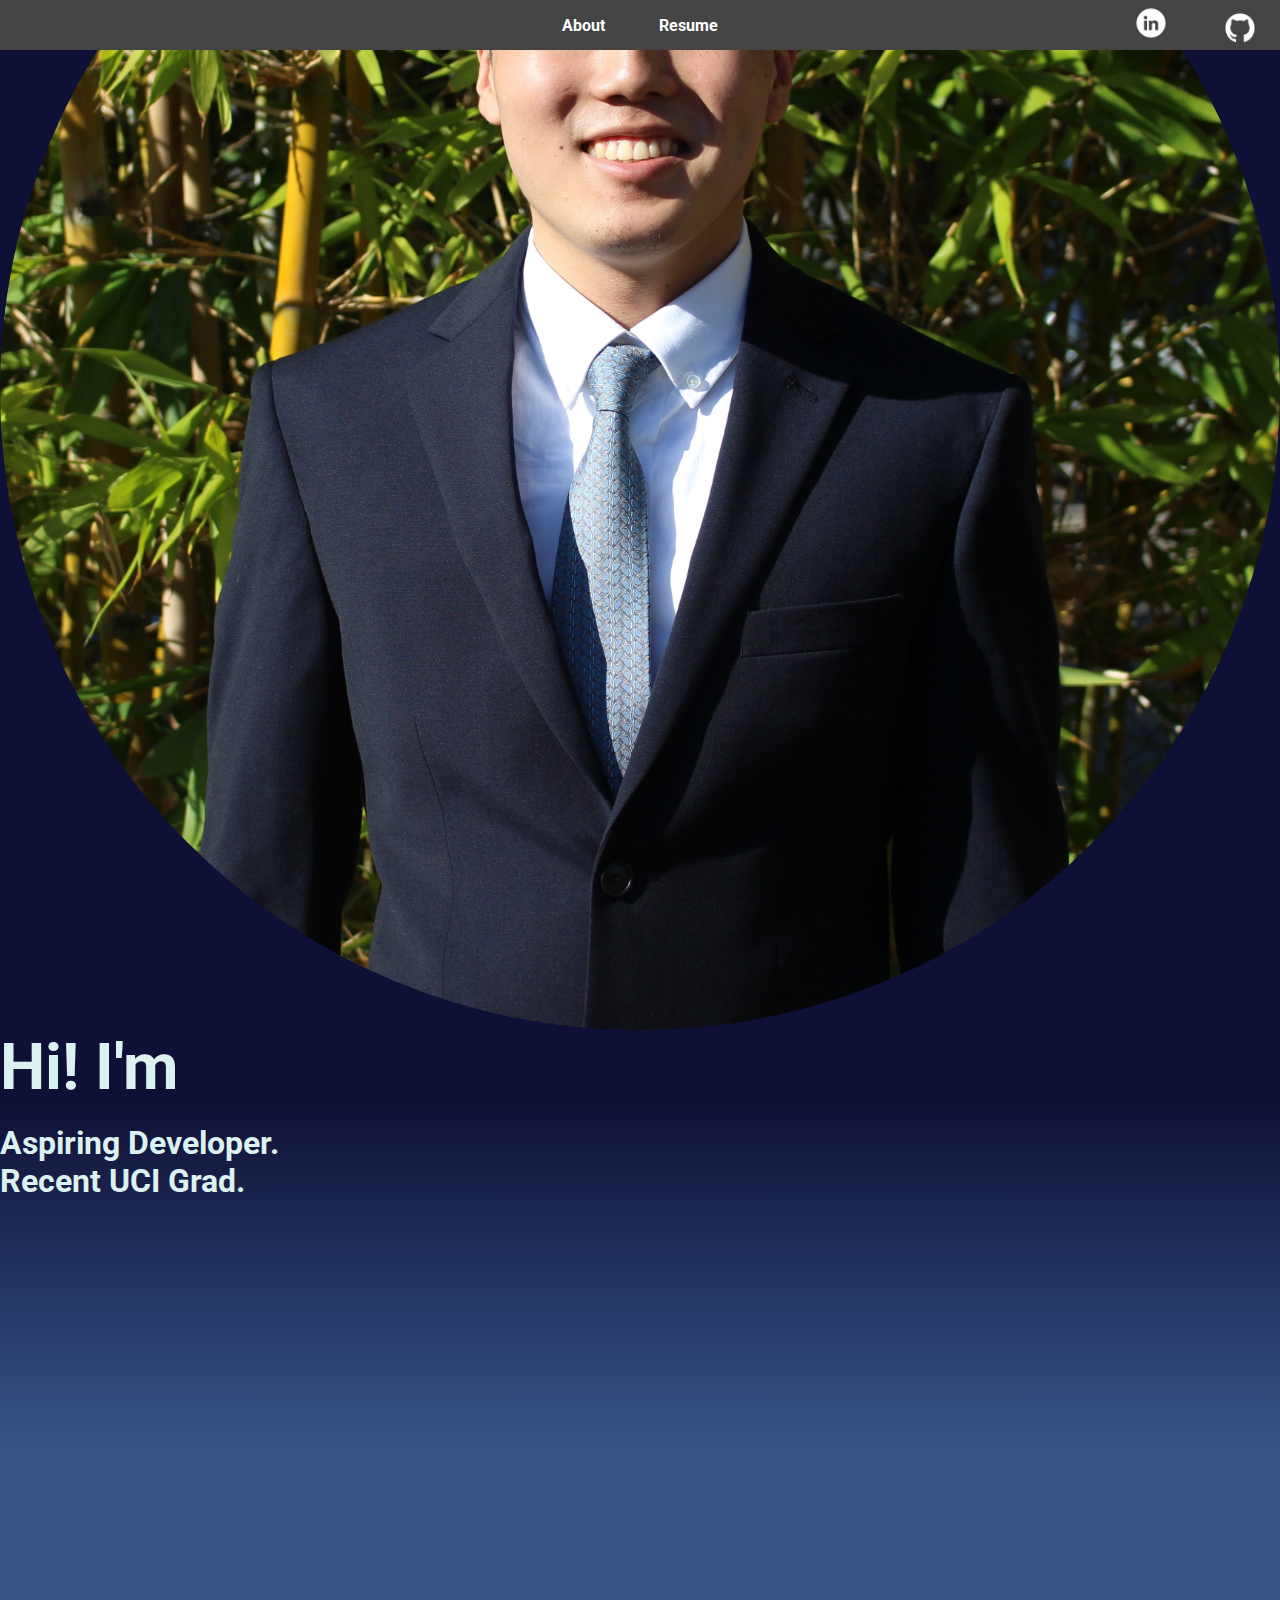
==== commit 7ec5e79a: "Fixes to alignment" ====
--- a/index.html
+++ b/index.html
@@ -13,18 +13,24 @@
   <meta name="viewport" content="width=device-width, initial-scale=1.0">
   <!-- you would link to an external stylesheet here! -->
   <!-- you would also link to Bootstrap here! -->
+
+  <link rel="stylesheet" href="css/index.css">
   <link rel="stylesheet" href="https://stackpath.bootstrapcdn.com/bootstrap/4.1.3/css/bootstrap.min.css"
     integrity="sha384-MCw98/SFnGE8fJT3GXwEOngsV7Zt27NXFoaoApmYm81iuXoPkFOJwJ8ERdknLPMO" crossorigin="anonymous">
   <script src="components/header.js" defer></script>
   <script src="components/footer.js" defer></script>
+  <link rel="stylesheet" href="css/index.css">
   <script type="text/javascript" src="https://ajax.googleapis.com/ajax/libs/jquery/1.7.1/jquery.min.js"></script>
   <script src="index.js" defer></script>
-  <link rel="stylesheet" href="css/index.css">
+  <link rel="preconnect" href="https://fonts.googleapis.com">
+  <link rel="preconnect" href="https://fonts.gstatic.com" crossorigin>
+  <link href="https://fonts.googleapis.com/css2?family=Roboto:ital,wdth,wght@0,87.5,100..900;1,87.5,100..900&display=swap" rel="stylesheet">
   <script>
     $(window).on("resize", function () {
       $(".youtube").css("height", $(".youtube").width() / 2 );
       $(".youtube2").css("height", $(".youtube2").width() / 2 );
-      $(".about-me").css("height", $(".custom-row").height() + $("body").height() * .25)
+      // $(".about-me").css("height", $(".custom-row").height() + $("body").height() * .1)
+      $(".about-me").css("height", window.innerHeight + 500);
     
   })
     ;
@@ -61,17 +67,19 @@
   <header-component></header-component>
   <div class="container middle">
     <div class="about-me">
-      <div class="container content-container">
-        <div class="row custom-row">
-          <div class="col-md-5 profilepic align-self-center">
-            <img src="images/keiasakawa.jpg" alt="keiasakawa">
-          </div>
-
-          <div class="col-md-5 personaldescription">
-            <h1 class="name"></h1>
-            <br>
-            <p>Aspiring Developer.</p>
-            <p>Recent UCI Grad.</p>
+      <div class="container center-content">
+        <div class="container content-container">
+          <div class="row custom-row">
+            <div class="col-md-5 profilepic align-self-center">
+              <img src="images/keiasakawa.jpg" alt="keiasakawa">
+            </div>
+
+            <div class="col-md-5 personaldescription">
+              <h1 class="name"></h1>
+              <br>
+              <p>Aspiring Developer.</p>
+              <p>Recent UCI Grad.</p>
+            </div>
           </div>
         </div>
       </div>
@@ -111,12 +119,14 @@
               </div>
             </div>
           </div>
-          <div class="row">
-            <div class="col-md-6">
+          <div class="row justify-content-center">
+            <div class="col-md-8">
               <h3>Web Demo</h3>
-            <iframe class="youtube" width="100%" src="https://www.youtube.com/embed/NBH9CWpZkh0?si=Uyr73KP4Jf1oCgga" title="YouTube video player" frameborder="0" allow="accelerometer; autoplay; clipboard-write; encrypted-media; gyroscope; picture-in-picture; web-share" allowfullscreen></iframe>
-            </div>
-            <div class="col-md-6">
+              <iframe class="youtube" width="100%" src="https://www.youtube.com/embed/NBH9CWpZkh0?si=Uyr73KP4Jf1oCgga" title="YouTube video player" frameborder="0" allow="accelerometer; autoplay; clipboard-write; encrypted-media; gyroscope; picture-in-picture; web-share" allowfullscreen></iframe>
+            </div>
+          </div>
+          <div class="row justify-content-center movie-footer">
+            <div class="col-md-8">
               <h3>Web + App Demo</h3>
               <iframe class="youtube" width="100%" src="https://www.youtube.com/embed/4_Pv6ZldYn0?si=pj1Vqn3xskiT_nXd" title="YouTube video player" frameborder="0" allow="accelerometer; autoplay; clipboard-write; encrypted-media; gyroscope; picture-in-picture; web-share" allowfullscreen></iframe>
             </div>
--- a/css/index.css
+++ b/css/index.css
@@ -6,13 +6,22 @@
 body {
     margin: 0px;
     /* text-align: center; */
-    font-family: 'Montserrat', sans-serif;
+    font-family: 'Roboto', sans-serif;
     font-weight: 700;
 }
 
 .about-me {
     width: 100%;
     background-image: linear-gradient(to bottom, #0F1035 75%, #365486);
+    height: calc(100vh + 500px);
+}
+
+.center-content {
+    height: calc(100vh - 50px);
+    display: flex;
+    align-items: center;
+    justify-content: center;
+    
 }
 
 .content-container {
@@ -22,7 +31,8 @@
     justify-content: center;
     overflow:hidden;
     color: #DCF2F1;
-    font-family: 'Montserrat', sans-serif;
+    width: 100%;
+    padding-top: auto;
 }
 
 .content-container h1{
@@ -30,7 +40,6 @@
 }
 
 .custom-row {
-    margin-top: 20%;
 }
 
 .flex {
@@ -63,6 +72,10 @@
     color: #DCF2F1
 }
 
+h1 {
+    font-size: 5rem;
+}
+
 h2 {
     font-size: 2.5rem;
 }
@@ -72,6 +85,7 @@
 }
 
 .profilepic img{
+    display:flex;
     width: 100%;
     border-radius: 50%;
     align-self: center;
@@ -97,7 +111,14 @@
         margin-bottom: 10%;
         margin-right: 0%;
     }
+    
+    .center-content {
+        height: auto;
+    }
 
+    .content-container{
+        margin-top:10%;
+    }
 }
 
 .project-footer{
--- a/css/index.css
+++ b/css/index.css
@@ -6,13 +6,22 @@
 body {
     margin: 0px;
     /* text-align: center; */
-    font-family: 'Montserrat', sans-serif;
+    font-family: 'Roboto', sans-serif;
     font-weight: 700;
 }
 
 .about-me {
     width: 100%;
     background-image: linear-gradient(to bottom, #0F1035 75%, #365486);
+    height: calc(100vh + 500px);
+}
+
+.center-content {
+    height: calc(100vh - 50px);
+    display: flex;
+    align-items: center;
+    justify-content: center;
+    
 }
 
 .content-container {
@@ -22,7 +31,8 @@
     justify-content: center;
     overflow:hidden;
     color: #DCF2F1;
-    font-family: 'Montserrat', sans-serif;
+    width: 100%;
+    padding-top: auto;
 }
 
 .content-container h1{
@@ -30,7 +40,6 @@
 }
 
 .custom-row {
-    margin-top: 20%;
 }
 
 .flex {
@@ -63,6 +72,10 @@
     color: #DCF2F1
 }
 
+h1 {
+    font-size: 5rem;
+}
+
 h2 {
     font-size: 2.5rem;
 }
@@ -72,6 +85,7 @@
 }
 
 .profilepic img{
+    display:flex;
     width: 100%;
     border-radius: 50%;
     align-self: center;
@@ -97,7 +111,14 @@
         margin-bottom: 10%;
         margin-right: 0%;
     }
+    
+    .center-content {
+        height: auto;
+    }
 
+    .content-container{
+        margin-top:10%;
+    }
 }
 
 .project-footer{
